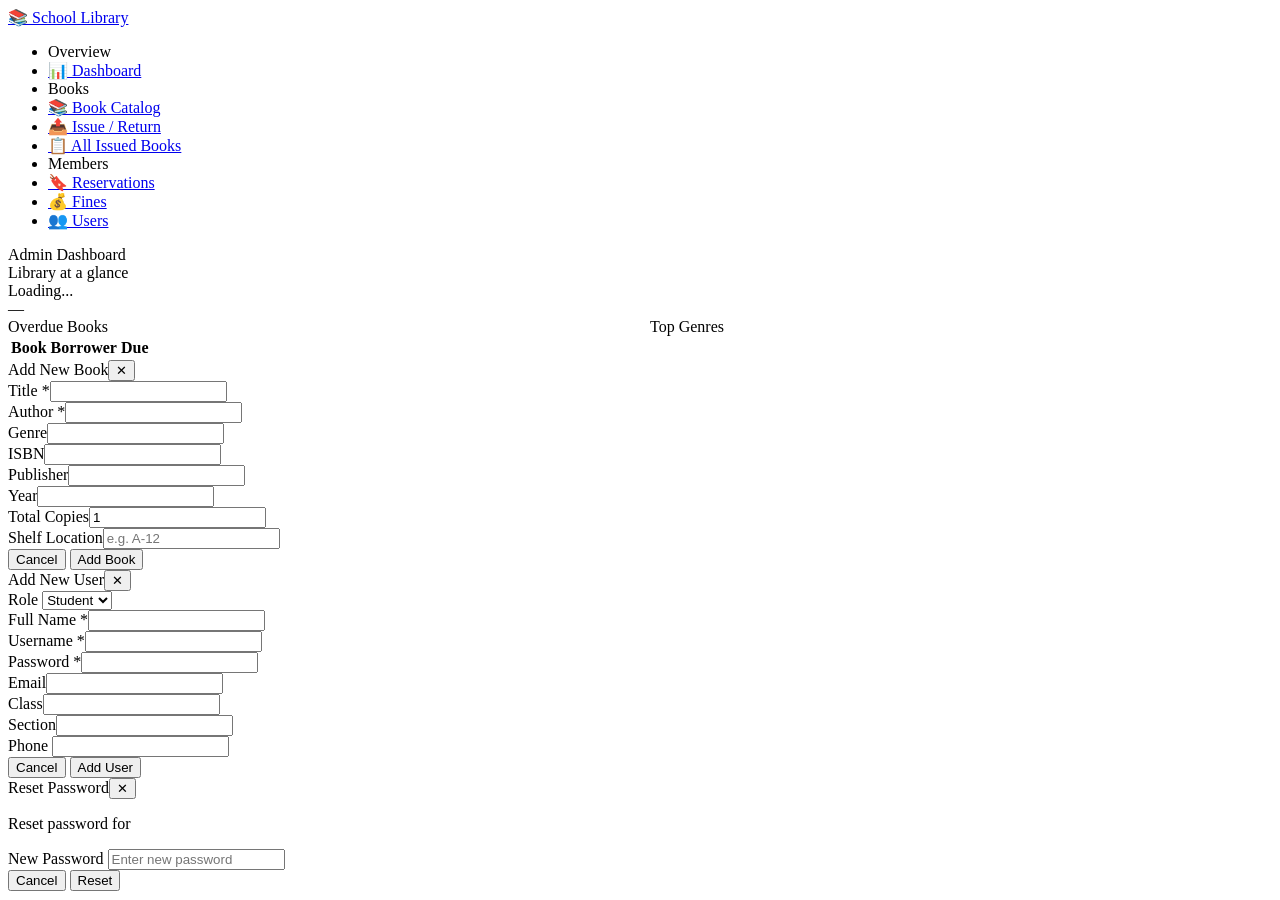
==== admin-panel.html @ 789720bc "Add files via upload" ====
<!DOCTYPE html>
<html lang="en">
<head>
<meta charset="UTF-8">
<meta name="viewport" content="width=device-width, initial-scale=1.0">
<title>Admin Panel — Library</title>
<link rel="stylesheet" href="css/style.css">
<style>
  .overdue-row td { color: var(--clr-danger) !important; }
</style>
</head>
<body>

<nav class="navbar">
  <a class="navbar-brand" href="index.html"><span class="brand-icon">📚</span> School Library</a>
  <div class="navbar-actions" id="nav-user"></div>
</nav>

<div class="layout">
  <aside class="sidebar">
    <ul class="sidebar-menu">
      <li><span class="sidebar-section">Overview</span></li>
      <li><a href="#" class="active" onclick="showSection('dashboard')"><span class="icon">📊</span> Dashboard</a></li>
      <li><span class="sidebar-section">Books</span></li>
      <li><a href="#" onclick="showSection('books')"><span class="icon">📚</span> Book Catalog</a></li>
      <li><a href="#" onclick="showSection('issue')"><span class="icon">📤</span> Issue / Return</a></li>
      <li><a href="#" onclick="showSection('issued-list')"><span class="icon">📋</span> All Issued Books</a></li>
      <li><span class="sidebar-section">Members</span></li>
      <li><a href="#" onclick="showSection('reservations')"><span class="icon">🔖</span> Reservations</a></li>
      <li><a href="#" onclick="showSection('fines')"><span class="icon">💰</span> Fines</a></li>
      <li><a href="#" onclick="showSection('users')"><span class="icon">👥</span> Users</a></li>
    </ul>
  </aside>

  <main class="main-content">

    <!-- Dashboard -->
    <section id="sec-dashboard">
      <div class="page-header">
        <div><div class="page-title">Admin Dashboard</div><div class="page-subtitle">Library at a glance</div></div>
      </div>
      <div class="stats-grid" id="admin-stats">
        <div class="stat-card"><div class="stat-label">Loading...</div><div class="stat-value">—</div></div>
      </div>
      <div style="display:grid;grid-template-columns:1fr 1fr;gap:20px">
        <div class="card">
          <div class="card-header"><span class="card-title">Overdue Books</span></div>
          <div class="card-body">
            <div class="table-wrapper"><table>
              <thead><tr><th>Book</th><th>Borrower</th><th>Due</th></tr></thead>
              <tbody id="overdue-body"></tbody>
            </table></div>
          </div>
        </div>
        <div class="card">
          <div class="card-header"><span class="card-title">Top Genres</span></div>
          <div class="card-body" id="genres-body"></div>
        </div>
      </div>
    </section>

    <!-- Books -->
    <section id="sec-books" style="display:none">
      <div class="page-header">
        <div><div class="page-title">Book Catalog</div><div class="page-subtitle">Manage library collection</div></div>
        <button class="btn btn-primary" onclick="openModal('add-book-modal')">+ Add Book</button>
      </div>
      <div class="card">
        <div class="card-header">
          <div class="search-bar">
            <div class="search-input-wrap">
              <span class="icon">🔍</span>
              <input type="text" class="form-control search-input" id="books-search" placeholder="Search title, author, genre, ISBN…">
            </div>
            <button class="btn btn-outline" onclick="loadBooks()">Search</button>
          </div>
        </div>
        <div class="card-body">
          <div class="table-wrapper"><table>
            <thead><tr><th>Title</th><th>Author</th><th>Genre</th><th>ISBN</th><th>Copies</th><th>Location</th><th>Actions</th></tr></thead>
            <tbody id="books-body"></tbody>
          </table></div>
        </div>
      </div>
    </section>

    <!-- Issue / Return -->
    <section id="sec-issue" style="display:none">
      <div class="page-header">
        <div><div class="page-title">Issue / Return Books</div><div class="page-subtitle">Check out and check in books</div></div>
      </div>
      <div style="display:grid;grid-template-columns:1fr 1fr;gap:20px">
        <div class="card">
          <div class="card-header"><span class="card-title">Issue a Book</span></div>
          <div class="card-body">
            <div class="form-group">
              <label class="form-label">Book ID</label>
              <input type="text" class="form-control" id="issue-book-id" placeholder="e.g. BK1234567890">
              <div class="form-hint">Find the Book ID in the Book Catalog tab</div>
            </div>
            <div class="form-group">
              <label class="form-label">Member ID</label>
              <input type="text" class="form-control" id="issue-user-id" placeholder="Student or Teacher ID">
            </div>
            <div class="form-group">
              <label class="form-label">Member Role</label>
              <select class="form-control" id="issue-user-role">
                <option value="student">Student</option>
                <option value="teacher">Teacher</option>
              </select>
            </div>
            <button class="btn btn-primary" id="issue-btn" onclick="doIssue()">Issue Book</button>
          </div>
        </div>
        <div class="card">
          <div class="card-header"><span class="card-title">Return a Book</span></div>
          <div class="card-body">
            <div class="form-group">
              <label class="form-label">Issue ID</label>
              <input type="text" class="form-control" id="return-issue-id" placeholder="e.g. IS1234567890">
              <div class="form-hint">Find the Issue ID in the Issued Books tab</div>
            </div>
            <button class="btn btn-accent" id="return-btn" onclick="doReturn()">Process Return</button>
            <div id="return-result" style="margin-top:16px"></div>
          </div>
        </div>
      </div>
    </section>

    <!-- Issued List -->
    <section id="sec-issued-list" style="display:none">
      <div class="page-header">
        <div><div class="page-title">All Issued Books</div></div>
        <select class="form-control" style="width:auto" id="issued-filter" onchange="loadIssuedList()">
          <option value="">All</option>
          <option value="Issued">Active</option>
          <option value="Returned">Returned</option>
        </select>
      </div>
      <div class="card">
        <div class="card-body">
          <div class="table-wrapper"><table>
            <thead><tr><th>Issue ID</th><th>Book</th><th>Member ID</th><th>Role</th><th>Issued</th><th>Due</th><th>Status</th></tr></thead>
            <tbody id="issued-list-body"></tbody>
          </table></div>
        </div>
      </div>
    </section>

    <!-- Reservations -->
    <section id="sec-reservations" style="display:none">
      <div class="page-header"><div><div class="page-title">Reservations</div></div></div>
      <div class="card">
        <div class="card-body">
          <div class="table-wrapper"><table>
            <thead><tr><th>Book</th><th>Member ID</th><th>Role</th><th>Reserved</th><th>Status</th><th>Action</th></tr></thead>
            <tbody id="admin-res-body"></tbody>
          </table></div>
        </div>
      </div>
    </section>

    <!-- Fines -->
    <section id="sec-fines" style="display:none">
      <div class="page-header"><div><div class="page-title">Fines Management</div></div></div>
      <div class="card">
        <div class="card-body">
          <div class="table-wrapper"><table>
            <thead><tr><th>Fine ID</th><th>Member ID</th><th>Role</th><th>Book ID</th><th>Days Late</th><th>Amount</th><th>Status</th><th>Action</th></tr></thead>
            <tbody id="admin-fines-body"></tbody>
          </table></div>
        </div>
      </div>
    </section>

    <!-- Users -->
    <section id="sec-users" style="display:none">
      <div class="page-header">
        <div><div class="page-title">User Management</div></div>
        <button class="btn btn-primary" onclick="openModal('add-user-modal')">+ Add User</button>
      </div>
      <div class="card" data-tabs>
        <div class="card-header">
          <div class="tabs">
            <button class="tab-btn active" data-tab="tab-students" onclick="switchUserTab('student')">Students</button>
            <button class="tab-btn" data-tab="tab-teachers" onclick="switchUserTab('teacher')">Teachers</button>
            <button class="tab-btn" data-tab="tab-admins" onclick="switchUserTab('admin')">Admins</button>
          </div>
        </div>
        <div class="card-body">
          <div id="tab-students" class="tab-panel active">
            <div class="table-wrapper"><table>
              <thead><tr><th>ID</th><th>Name</th><th>Class</th><th>Username</th><th>Email</th><th>Actions</th></tr></thead>
              <tbody id="students-body"></tbody>
            </table></div>
          </div>
          <div id="tab-teachers" class="tab-panel">
            <div class="table-wrapper"><table>
              <thead><tr><th>ID</th><th>Name</th><th>Dept</th><th>Username</th><th>Email</th><th>Actions</th></tr></thead>
              <tbody id="teachers-body"></tbody>
            </table></div>
          </div>
          <div id="tab-admins" class="tab-panel">
            <div class="table-wrapper"><table>
              <thead><tr><th>ID</th><th>Name</th><th>Username</th><th>Email</th><th>Actions</th></tr></thead>
              <tbody id="admins-body"></tbody>
            </table></div>
          </div>
        </div>
      </div>
    </section>

  </main>
</div>

<!-- Add Book Modal -->
<div class="modal-overlay" id="add-book-modal">
  <div class="modal">
    <div class="modal-header"><span class="modal-title">Add New Book</span><button class="modal-close">✕</button></div>
    <div class="modal-body">
      <div class="form-row">
        <div class="form-group"><label class="form-label">Title *</label><input type="text" class="form-control" id="b-title"></div>
        <div class="form-group"><label class="form-label">Author *</label><input type="text" class="form-control" id="b-author"></div>
      </div>
      <div class="form-row">
        <div class="form-group"><label class="form-label">Genre</label><input type="text" class="form-control" id="b-genre"></div>
        <div class="form-group"><label class="form-label">ISBN</label><input type="text" class="form-control" id="b-isbn"></div>
      </div>
      <div class="form-row">
        <div class="form-group"><label class="form-label">Publisher</label><input type="text" class="form-control" id="b-publisher"></div>
        <div class="form-group"><label class="form-label">Year</label><input type="text" class="form-control" id="b-year"></div>
      </div>
      <div class="form-row">
        <div class="form-group"><label class="form-label">Total Copies</label><input type="number" class="form-control" id="b-copies" value="1" min="1"></div>
        <div class="form-group"><label class="form-label">Shelf Location</label><input type="text" class="form-control" id="b-shelf" placeholder="e.g. A-12"></div>
      </div>
    </div>
    <div class="modal-footer">
      <button class="btn btn-outline" onclick="closeModal('add-book-modal')">Cancel</button>
      <button class="btn btn-primary" id="add-book-btn" onclick="addBook()">Add Book</button>
    </div>
  </div>
</div>

<!-- Add User Modal -->
<div class="modal-overlay" id="add-user-modal">
  <div class="modal">
    <div class="modal-header"><span class="modal-title">Add New User</span><button class="modal-close">✕</button></div>
    <div class="modal-body">
      <div class="form-group">
        <label class="form-label">Role</label>
        <select class="form-control" id="u-role" onchange="toggleUserFields()">
          <option value="student">Student</option>
          <option value="teacher">Teacher</option>
          <option value="admin">Admin</option>
        </select>
      </div>
      <div class="form-row">
        <div class="form-group"><label class="form-label">Full Name *</label><input type="text" class="form-control" id="u-name"></div>
        <div class="form-group"><label class="form-label">Username *</label><input type="text" class="form-control" id="u-username"></div>
      </div>
      <div class="form-row">
        <div class="form-group"><label class="form-label">Password *</label><input type="password" class="form-control" id="u-password"></div>
        <div class="form-group"><label class="form-label">Email</label><input type="email" class="form-control" id="u-email"></div>
      </div>
      <div id="student-fields">
        <div class="form-row">
          <div class="form-group"><label class="form-label">Class</label><input type="text" class="form-control" id="u-class"></div>
          <div class="form-group"><label class="form-label">Section</label><input type="text" class="form-control" id="u-section"></div>
        </div>
      </div>
      <div id="teacher-fields" style="display:none">
        <div class="form-group"><label class="form-label">Department</label><input type="text" class="form-control" id="u-dept"></div>
      </div>
      <div class="form-group">
        <label class="form-label">Phone</label>
        <input type="text" class="form-control" id="u-phone">
      </div>
    </div>
    <div class="modal-footer">
      <button class="btn btn-outline" onclick="closeModal('add-user-modal')">Cancel</button>
      <button class="btn btn-primary" id="add-user-btn" onclick="addUser()">Add User</button>
    </div>
  </div>
</div>

<!-- Reset Password Modal -->
<div class="modal-overlay" id="reset-pwd-modal">
  <div class="modal">
    <div class="modal-header"><span class="modal-title">Reset Password</span><button class="modal-close">✕</button></div>
    <div class="modal-body">
      <p>Reset password for <strong id="reset-user-name"></strong></p>
      <div class="form-group" style="margin-top:16px">
        <label class="form-label">New Password</label>
        <input type="password" class="form-control" id="new-password" placeholder="Enter new password">
      </div>
    </div>
    <div class="modal-footer">
      <button class="btn btn-outline" onclick="closeModal('reset-pwd-modal')">Cancel</button>
      <button class="btn btn-primary" id="reset-btn" onclick="doResetPassword()">Reset</button>
    </div>
  </div>
</div>

<script src="js/app.js"></script>
<script>
  const user = auth.require('admin');
  renderNavUser(user);

  let currentUserTab = 'student';
  let resetUserId = null, resetUserRole = null;

  function showSection(name) {
    document.querySelectorAll('main section').forEach(s => s.style.display = 'none');
    document.getElementById('sec-' + name).style.display = 'block';
    document.querySelectorAll('.sidebar-menu a').forEach(a => a.classList.remove('active'));
    event?.target?.closest('a')?.classList.add('active');
    const loaders = {
      dashboard: loadDashboard,
      books: loadBooks,
      issue: ()=>{},
      'issued-list': loadIssuedList,
      reservations: loadAdminReservations,
      fines: loadAdminFines,
      users: () => loadUsers('student')
    };
    loaders[name]?.();
  }

  // ── Dashboard ─────────────────────────────────────────────

  async function loadDashboard() {
    const res = await api.getReports({});
    const s = res.stats;
    document.getElementById('admin-stats').innerHTML = `
      <div class="stat-card blue"><div class="stat-label">Total Books</div><div class="stat-value">${s.totalBooks}</div><div class="stat-sub">${s.totalCopies} total copies</div></div>
      <div class="stat-card green"><div class="stat-label">Available</div><div class="stat-value">${s.availableCopies}</div></div>
      <div class="stat-card"><div class="stat-label">Currently Issued</div><div class="stat-value">${s.totalIssued}</div></div>
      <div class="stat-card red"><div class="stat-label">Overdue</div><div class="stat-value">${s.overdueCount}</div></div>
      <div class="stat-card"><div class="stat-label">Reservations</div><div class="stat-value">${s.activeReservations}</div></div>
      <div class="stat-card red"><div class="stat-label">Unpaid Fines</div><div class="stat-value">₹${s.unpaidFines}</div></div>
    `;
    const obody = document.getElementById('overdue-body');
    if (!res.overdue?.length) { obody.innerHTML = `<tr><td colspan="3"><div class="empty-state"><p>No overdue books 🎉</p></div></td></tr>`; }
    else obody.innerHTML = res.overdue.map(r => `<tr class="overdue-row"><td>${escHtml(r.BookTitle)}</td><td><small>${r.UserID}</small></td><td>${formatDate(r.DueDate)}</td></tr>`).join('');

    const gbody = document.getElementById('genres-body');
    if (res.topGenres?.length) {
      gbody.innerHTML = res.topGenres.map(g => `
        <div style="display:flex;align-items:center;gap:10px;margin-bottom:10px">
          <div style="flex:1">
            <div style="font-size:0.85rem;font-weight:500;margin-bottom:3px">${escHtml(g.name)}</div>
            <div style="height:6px;background:var(--clr-border);border-radius:3px">
              <div style="height:100%;width:${Math.round(g.count/res.topGenres[0].count*100)}%;background:var(--clr-primary);border-radius:3px"></div>
            </div>
          </div>
          <span style="font-size:0.85rem;color:var(--clr-muted);min-width:20px">${g.count}</span>
        </div>`).join('');
    }
  }

  // ── Books ─────────────────────────────────────────────────

  async function loadBooks() {
    const q = document.getElementById('books-search')?.value || '';
    const tbody = document.getElementById('books-body');
    tbody.innerHTML = `<tr><td colspan="7" style="text-align:center;padding:20px">Loading...</td></tr>`;
    const res = await api.getBooks({ search: q });
    const books = res.books || [];
    if (!books.length) { tbody.innerHTML = `<tr><td colspan="7"><div class="empty-state"><div class="empty-icon">📚</div><p>No books found</p></div></td></tr>`; return; }
    tbody.innerHTML = books.map(b => `
      <tr>
        <td><strong>${escHtml(b.Title)}</strong><br><small style="color:var(--clr-muted)">${b.BookID}</small></td>
        <td>${escHtml(b.Author)}</td>
        <td>${escHtml(b.Genre)}</td>
        <td>${escHtml(b.ISBN)}</td>
        <td>${availabilityBadge(b.AvailableCopies)} <small>/ ${b.TotalCopies}</small></td>
        <td><small>${escHtml(b.ShelfLocation)}</small></td>
        <td>
          <button class="btn btn-sm btn-danger" onclick="deleteBook('${b.BookID}')">Delete</button>
        </td>
      </tr>`).join('');
  }

  document.addEventListener('DOMContentLoaded', () => {
    document.getElementById('books-search')?.addEventListener('keydown', e => { if(e.key==='Enter') loadBooks(); });
  });

  async function addBook() {
    const btn = document.getElementById('add-book-btn');
    const d = {
      title: document.getElementById('b-title').value.trim(),
      author: document.getElementById('b-author').value.trim(),
      genre: document.getElementById('b-genre').value.trim(),
      isbn: document.getElementById('b-isbn').value.trim(),
      publisher: document.getElementById('b-publisher').value.trim(),
      year: document.getElementById('b-year').value.trim(),
      totalCopies: document.getElementById('b-copies').value,
      shelfLocation: document.getElementById('b-shelf').value.trim(),
      adminId: user.AdminID
    };
    if (!d.title || !d.author) { showToast('Title and Author are required', 'error'); return; }
    setLoading(btn, true);
    try {
      await api.addBook(d);
      showToast('Book added!', 'success');
      closeModal('add-book-modal');
      loadBooks();
    } finally { setLoading(btn, false); }
  }

  async function deleteBook(id) {
    if (!confirm('Delete this book?')) return;
    await api.deleteBook({ bookId: id });
    showToast('Book deleted', 'info');
    loadBooks();
  }

  // ── Issue / Return ─────────────────────────────────────────

  async function doIssue() {
    const btn = document.getElementById('issue-btn');
    const bookId   = document.getElementById('issue-book-id').value.trim();
    const userId   = document.getElementById('issue-user-id').value.trim();
    const userRole = document.getElementById('issue-user-role').value;
    if (!bookId || !userId) { showToast('Fill in all fields', 'error'); return; }
    setLoading(btn, true);
    try {
      const res = await api.issueBook({ bookId, userId, userRole });
      showToast(`Book issued! Due: ${formatDate(res.issue.DueDate)}`, 'success');
      document.getElementById('issue-book-id').value = '';
      document.getElementById('issue-user-id').value = '';
    } finally { setLoading(btn, false); }
  }

  async function doReturn() {
    const btn    = document.getElementById('return-btn');
    const issueId = document.getElementById('return-issue-id').value.trim();
    if (!issueId) { showToast('Enter Issue ID', 'error'); return; }
    setLoading(btn, true);
    try {
      const res = await api.returnBook({ issueId });
      const resultEl = document.getElementById('return-result');
      if (res.fine > 0) {
        resultEl.innerHTML = `<div class="alert alert-warning">Book returned. Fine: <strong>₹${res.fine}</strong> for ${res.daysLate} days overdue. Collect payment.</div>`;
      } else {
        resultEl.innerHTML = `<div class="alert alert-success">Book returned successfully. No fine.</div>`;
      }
      showToast('Return processed!', 'success');
      document.getElementById('return-issue-id').value = '';
    } finally { setLoading(btn, false); }
  }

  // ── Issued List ───────────────────────────────────────────

  async function loadIssuedList() {
    const status = document.getElementById('issued-filter').value;
    const res = await api.getIssuedBooks(status ? { status } : {});
    const tbody = document.getElementById('issued-list-body');
    const recs = res.records || [];
    if (!recs.length) { tbody.innerHTML = `<tr><td colspan="7"><div class="empty-state"><div class="empty-icon">📋</div><p>No records</p></div></td></tr>`; return; }
    tbody.innerHTML = recs.map(r => {
      const overdue = isOverdue(r.DueDate) && r.Status === 'Issued';
      return `<tr class="${overdue?'overdue-row':''}">
        <td><small>${r.IssueID}</small></td>
        <td>${escHtml(r.BookTitle)}</td>
        <td><small>${r.UserID}</small></td>
        <td>${r.UserRole}</td>
        <td>${formatDate(r.IssuedDate)}</td>
        <td>${formatDate(r.DueDate)}</td>
        <td>${statusBadge(overdue?'Overdue':r.Status)}</td>
      </tr>`;
    }).join('');
  }

  // ── Reservations ──────────────────────────────────────────

  async function loadAdminReservations() {
    const res = await api.getReservations({});
    const tbody = document.getElementById('admin-res-body');
    const recs = res.records || [];
    if (!recs.length) { tbody.innerHTML = `<tr><td colspan="6"><div class="empty-state"><div class="empty-icon">🔖</div><p>No reservations</p></div></td></tr>`; return; }
    tbody.innerHTML = recs.map(r => `
      <tr>
        <td><strong>${escHtml(r.BookTitle)}</strong><br><small>${r.BookID}</small></td>
        <td><small>${r.UserID}</small></td>
        <td>${r.UserRole}</td>
        <td>${formatDate(r.ReservedDate)}</td>
        <td>${statusBadge(r.Status)}</td>
        <td>${r.Status==='Waiting'?`<button class="btn btn-sm btn-danger" onclick="cancelRes('${r.ReservationID}')">Cancel</button>`:'—'}</td>
      </tr>`).join('');
  }

  async function cancelRes(id) {
    if(!confirm('Cancel this reservation?')) return;
    await api.cancelReservation({ reservationId: id });
    showToast('Cancelled','info');
    loadAdminReservations();
  }

  // ── Fines ─────────────────────────────────────────────────

  async function loadAdminFines() {
    const res = await api.getFines({});
    const tbody = document.getElementById('admin-fines-body');
    const fines = res.fines || [];
    if (!fines.length) { tbody.innerHTML = `<tr><td colspan="8"><div class="empty-state"><div class="empty-icon">💰</div><p>No fines recorded</p></div></td></tr>`; return; }
    tbody.innerHTML = fines.map(f => `
      <tr>
        <td><small>${f.FineID}</small></td>
        <td><small>${f.UserID}</small></td>
        <td>${f.UserRole}</td>
        <td><small>${f.BookID}</small></td>
        <td>${f.DaysLate}</td>
        <td>₹${f.Amount}</td>
        <td>${statusBadge(f.Status)}</td>
        <td>${f.Status==='Unpaid'?`<button class="btn btn-sm btn-accent" onclick="markPaid('${f.FineID}')">Mark Paid</button>`:'—'}</td>
      </tr>`).join('');
  }

  async function markPaid(fineId) {
    await api.payFine({ fineId });
    showToast('Fine marked as paid', 'success');
    loadAdminFines();
  }

  // ── Users ─────────────────────────────────────────────────

  async function loadUsers(role) {
    currentUserTab = role;
    const res = await api.getUsers({ role });
    const users = res.users || [];
    if (role === 'student') {
      const tbody = document.getElementById('students-body');
      if (!users.length) { tbody.innerHTML = `<tr><td colspan="6"><div class="empty-state"><p>No students</p></div></td></tr>`; return; }
      tbody.innerHTML = users.map(u => `<tr>
        <td><small>${u.StudentID}</small></td>
        <td>${escHtml(u.Name)}</td>
        <td>${u.Class} ${u.Section}</td>
        <td>${u.Username}</td>
        <td><small>${u.Email}</small></td>
        <td>
          <button class="btn btn-sm btn-outline" onclick="openReset('${u.StudentID}','${escHtml(u.Name)}','student')">Reset Pwd</button>
          <button class="btn btn-sm btn-danger" onclick="delUser('${u.StudentID}','student')">Delete</button>
        </td>
      </tr>`).join('');
    } else if (role === 'teacher') {
      const tbody = document.getElementById('teachers-body');
      if (!users.length) { tbody.innerHTML = `<tr><td colspan="6"><div class="empty-state"><p>No teachers</p></div></td></tr>`; return; }
      tbody.innerHTML = users.map(u => `<tr>
        <td><small>${u.TeacherID}</small></td>
        <td>${escHtml(u.Name)}</td>
        <td>${u.Department}</td>
        <td>${u.Username}</td>
        <td><small>${u.Email}</small></td>
        <td>
          <button class="btn btn-sm btn-outline" onclick="openReset('${u.TeacherID}','${escHtml(u.Name)}','teacher')">Reset Pwd</button>
          <button class="btn btn-sm btn-danger" onclick="delUser('${u.TeacherID}','teacher')">Delete</button>
        </td>
      </tr>`).join('');
    } else {
      const tbody = document.getElementById('admins-body');
      if (!users.length) { tbody.innerHTML = `<tr><td colspan="5"><div class="empty-state"><p>No admins</p></div></td></tr>`; return; }
      tbody.innerHTML = users.map(u => `<tr>
        <td><small>${u.AdminID}</small></td>
        <td>${escHtml(u.Name)}</td>
        <td>${u.Username}</td>
        <td><small>${u.Email}</small></td>
        <td>
          <button class="btn btn-sm btn-outline" onclick="openReset('${u.AdminID}','${escHtml(u.Name)}','admin')">Reset Pwd</button>
        </td>
      </tr>`).join('');
    }
  }

  function switchUserTab(role) {
    document.querySelectorAll('.tab-btn').forEach(b => b.classList.remove('active'));
    event?.target?.classList.add('active');
    document.querySelectorAll('.tab-panel').forEach(p => p.classList.remove('active'));
    document.getElementById('tab-' + role + 's').classList.add('active');
    loadUsers(role);
  }

  function toggleUserFields() {
    const role = document.getElementById('u-role').value;
    document.getElementById('student-fields').style.display = role==='student'?'block':'none';
    document.getElementById('teacher-fields').style.display = role==='teacher'?'block':'none';
  }

  async function addUser() {
    const btn  = document.getElementById('add-user-btn');
    const role = document.getElementById('u-role').value;
    const d = {
      role, name: document.getElementById('u-name').value.trim(),
      username: document.getElementById('u-username').value.trim(),
      password: document.getElementById('u-password').value,
      email: document.getElementById('u-email').value.trim(),
      phone: document.getElementById('u-phone').value.trim(),
      class_: document.getElementById('u-class').value.trim(),
      section: document.getElementById('u-section').value.trim(),
      department: document.getElementById('u-dept').value.trim()
    };
    if (!d.name || !d.username || !d.password) { showToast('Name, username and password are required', 'error'); return; }
    setLoading(btn, true);
    try {
      await api.addUser(d);
      showToast('User added!', 'success');
      closeModal('add-user-modal');
      loadUsers(role);
    } finally { setLoading(btn, false); }
  }

  async function delUser(userId, role) {
    if (!confirm('Delete this user?')) return;
    await api.deleteUser({ userId, role });
    showToast('User deleted', 'info');
    loadUsers(role);
  }

  function openReset(userId, name, role) {
    resetUserId   = userId;
    resetUserRole = role;
    document.getElementById('reset-user-name').textContent = name;
    document.getElementById('new-password').value = '';
    openModal('reset-pwd-modal');
  }

  async function doResetPassword() {
    const btn = document.getElementById('reset-btn');
    const pwd = document.getElementById('new-password').value;
    if (!pwd) { showToast('Enter a new password', 'error'); return; }
    setLoading(btn, true);
    try {
      await api.resetPassword({ userId: resetUserId, role: resetUserRole, newPassword: pwd });
      showToast('Password reset!', 'success');
      closeModal('reset-pwd-modal');
    } finally { setLoading(btn, false); }
  }

  // Load dashboard on start
  loadDashboard();
</script>
</body>
</html>
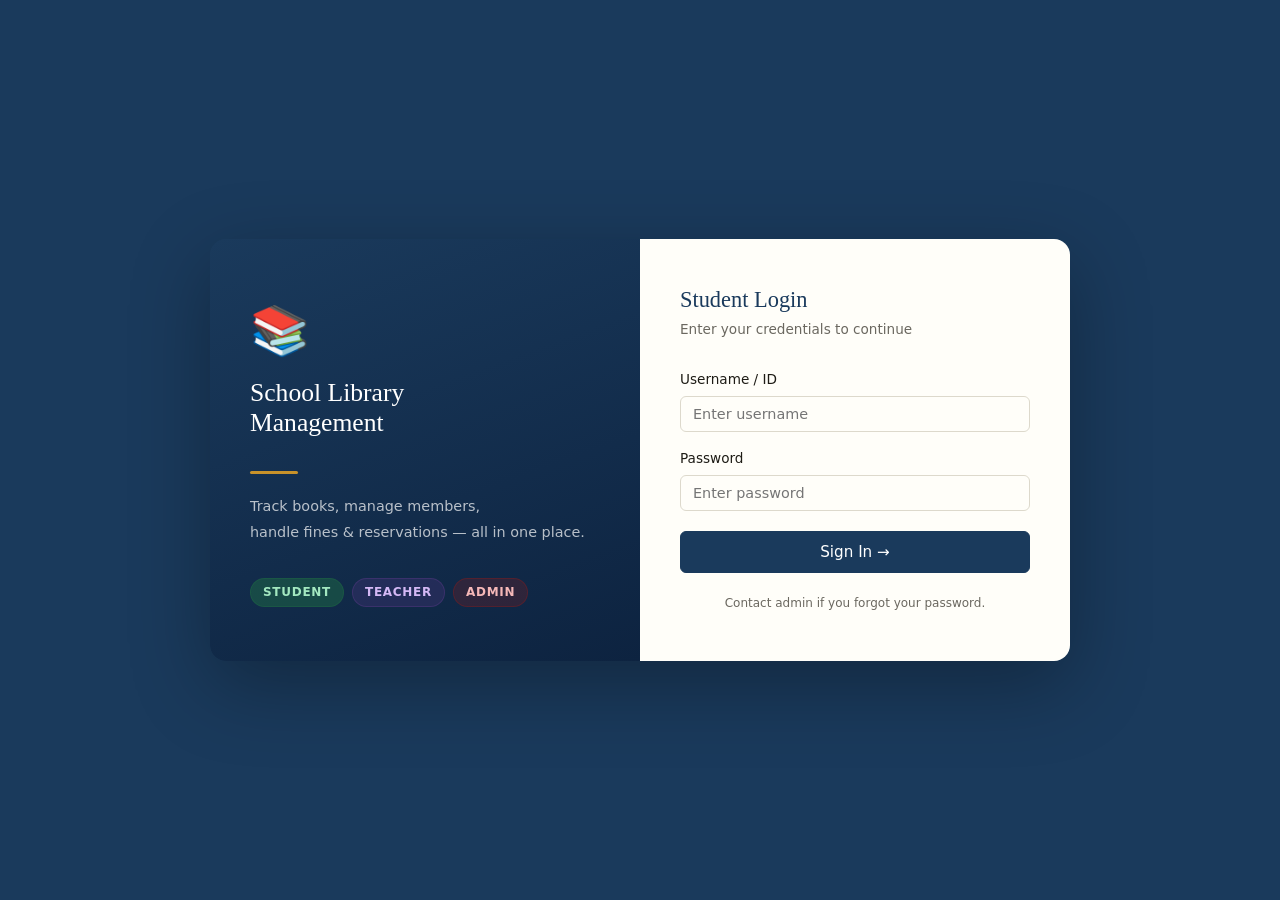
==== commit 3ce05ca2: "Add files via upload" ====
--- a/admin-panel.html
+++ b/admin-panel.html
@@ -377,7 +377,7 @@
         <td>${availabilityBadge(b.AvailableCopies)} <small>/ ${b.TotalCopies}</small></td>
         <td><small>${escHtml(b.ShelfLocation)}</small></td>
         <td>
-          <button class="btn btn-sm btn-danger" onclick="deleteBook('${b.BookID}')">Delete</button>
+          <button class="btn btn-sm btn-danger" data-id="${escHtml(String(b.BookID))}" onclick="deleteBook(this.dataset.id)">Delete</button>
         </td>
       </tr>`).join('');
   }
@@ -410,7 +410,7 @@
   }
 
   async function deleteBook(id) {
-    if (!confirm('Delete this book?')) return;
+    if (!window.confirm('Delete this book?')) return;
     await api.deleteBook({ bookId: id });
     showToast('Book deleted', 'info');
     loadBooks();
@@ -487,12 +487,12 @@
         <td>${r.UserRole}</td>
         <td>${formatDate(r.ReservedDate)}</td>
         <td>${statusBadge(r.Status)}</td>
-        <td>${r.Status==='Waiting'?`<button class="btn btn-sm btn-danger" onclick="cancelRes('${r.ReservationID}')">Cancel</button>`:'—'}</td>
+        <td>${r.Status==='Waiting'?`<button class="btn btn-sm btn-danger" data-id="${escHtml(String(r.ReservationID))}" onclick="cancelRes(this.dataset.id)">Cancel</button>`:'—'}</td>
       </tr>`).join('');
   }
 
   async function cancelRes(id) {
-    if(!confirm('Cancel this reservation?')) return;
+    if(!window.confirm('Cancel this reservation?')) return;
     await api.cancelReservation({ reservationId: id });
     showToast('Cancelled','info');
     loadAdminReservations();
@@ -514,11 +514,12 @@
         <td>${f.DaysLate}</td>
         <td>₹${f.Amount}</td>
         <td>${statusBadge(f.Status)}</td>
-        <td>${f.Status==='Unpaid'?`<button class="btn btn-sm btn-accent" onclick="markPaid('${f.FineID}')">Mark Paid</button>`:'—'}</td>
+        <td>${f.Status==='Unpaid'?`<button class="btn btn-sm btn-accent" data-id="${escHtml(String(f.FineID))}" onclick="markPaid(this.dataset.id)">Mark Paid</button>`:'—'}</td>
       </tr>`).join('');
   }
 
   async function markPaid(fineId) {
+    if (!window.confirm('Mark this fine as paid?')) return;
     await api.payFine({ fineId });
     showToast('Fine marked as paid', 'success');
     loadAdminFines();
@@ -540,8 +541,8 @@
         <td>${u.Username}</td>
         <td><small>${u.Email}</small></td>
         <td>
-          <button class="btn btn-sm btn-outline" onclick="openReset('${u.StudentID}','${escHtml(u.Name)}','student')">Reset Pwd</button>
-          <button class="btn btn-sm btn-danger" onclick="delUser('${u.StudentID}','student')">Delete</button>
+          <button class="btn btn-sm btn-outline" data-id="${escHtml(String(u.StudentID))}" data-name="${escHtml(u.Name)}" data-role="student" onclick="openReset(this.dataset.id,this.dataset.name,this.dataset.role)">Reset Pwd</button>
+          <button class="btn btn-sm btn-danger" data-id="${escHtml(String(u.StudentID))}" data-role="student" onclick="delUser(this.dataset.id,this.dataset.role)">Delete</button>
         </td>
       </tr>`).join('');
     } else if (role === 'teacher') {
@@ -554,8 +555,8 @@
         <td>${u.Username}</td>
         <td><small>${u.Email}</small></td>
         <td>
-          <button class="btn btn-sm btn-outline" onclick="openReset('${u.TeacherID}','${escHtml(u.Name)}','teacher')">Reset Pwd</button>
-          <button class="btn btn-sm btn-danger" onclick="delUser('${u.TeacherID}','teacher')">Delete</button>
+          <button class="btn btn-sm btn-outline" data-id="${escHtml(String(u.TeacherID))}" data-name="${escHtml(u.Name)}" data-role="teacher" onclick="openReset(this.dataset.id,this.dataset.name,this.dataset.role)">Reset Pwd</button>
+          <button class="btn btn-sm btn-danger" data-id="${escHtml(String(u.TeacherID))}" data-role="teacher" onclick="delUser(this.dataset.id,this.dataset.role)">Delete</button>
         </td>
       </tr>`).join('');
     } else {
@@ -567,7 +568,7 @@
         <td>${u.Username}</td>
         <td><small>${u.Email}</small></td>
         <td>
-          <button class="btn btn-sm btn-outline" onclick="openReset('${u.AdminID}','${escHtml(u.Name)}','admin')">Reset Pwd</button>
+          <button class="btn btn-sm btn-outline" data-id="${escHtml(String(u.AdminID))}" data-name="${escHtml(u.Name)}" data-role="admin" onclick="openReset(this.dataset.id,this.dataset.name,this.dataset.role)">Reset Pwd</button>
         </td>
       </tr>`).join('');
     }
@@ -611,7 +612,7 @@
   }
 
   async function delUser(userId, role) {
-    if (!confirm('Delete this user?')) return;
+    if (!window.confirm('Delete this user?')) return;
     await api.deleteUser({ userId, role });
     showToast('User deleted', 'info');
     loadUsers(role);
--- a/css/style.css
+++ b/css/style.css
@@ -0,0 +1,366 @@
+/* ── Google Fonts ── */
+@import url('https://fonts.googleapis.com/css2?family=Playfair+Display:wght@500;700&family=DM+Sans:wght@300;400;500;600&display=swap');
+
+/* ── Variables ── */
+:root {
+  --clr-primary:     #1a3a5c;
+  --clr-primary-lt:  #2a5298;
+  --clr-accent:      #c8922a;
+  --clr-accent-lt:   #f0b544;
+  --clr-student:     #1e6b45;
+  --clr-teacher:     #5c3a8a;
+  --clr-admin:       #8a1c1c;
+  --clr-bg:          #f4f1eb;
+  --clr-surface:     #fffef9;
+  --clr-border:      #ddd9cc;
+  --clr-text:        #1e1c16;
+  --clr-muted:       #6b6860;
+  --clr-danger:      #b91c1c;
+  --clr-success:     #166534;
+  --clr-warning:     #92400e;
+  --radius:          10px;
+  --shadow:          0 2px 12px rgba(0,0,0,0.08);
+  --shadow-lg:       0 8px 32px rgba(0,0,0,0.12);
+  --font-display:    'Playfair Display', Georgia, serif;
+  --font-body:       'DM Sans', system-ui, sans-serif;
+  --transition:      all 0.2s ease;
+}
+
+/* ── Reset ── */
+*, *::before, *::after { box-sizing: border-box; margin: 0; padding: 0; }
+html { font-size: 16px; }
+body {
+  font-family: var(--font-body);
+  background: var(--clr-bg);
+  color: var(--clr-text);
+  min-height: 100vh;
+  line-height: 1.6;
+}
+
+/* ── Typography ── */
+h1,h2,h3 { font-family: var(--font-display); font-weight: 500; line-height: 1.2; }
+h1 { font-size: 2.2rem; }
+h2 { font-size: 1.6rem; }
+h3 { font-size: 1.2rem; }
+p  { line-height: 1.7; }
+
+/* ── Layout ── */
+.container { max-width: 1200px; margin: 0 auto; padding: 0 24px; }
+
+/* ── Header / Navbar ── */
+.navbar {
+  background: var(--clr-primary);
+  color: #fff;
+  padding: 0 24px;
+  display: flex;
+  align-items: center;
+  justify-content: space-between;
+  height: 60px;
+  position: sticky;
+  top: 0;
+  z-index: 100;
+  box-shadow: var(--shadow);
+}
+.navbar-brand {
+  font-family: var(--font-display);
+  font-size: 1.3rem;
+  color: #fff;
+  text-decoration: none;
+  display: flex;
+  align-items: center;
+  gap: 10px;
+}
+.navbar-brand .brand-icon { font-size: 1.4rem; }
+.navbar-actions { display: flex; align-items: center; gap: 12px; }
+.navbar-user { font-size: 0.85rem; opacity: 0.85; }
+.badge-role {
+  font-size: 0.7rem;
+  padding: 2px 8px;
+  border-radius: 20px;
+  font-weight: 600;
+  letter-spacing: 0.05em;
+  text-transform: uppercase;
+}
+.badge-student { background: rgba(30,107,69,0.3); color: #a3e8c0; }
+.badge-teacher { background: rgba(92,58,138,0.3); color: #d4b8f5; }
+.badge-admin   { background: rgba(138,28,28,0.3); color: #f5b8b8; }
+
+/* ── Sidebar ── */
+.layout { display: flex; min-height: calc(100vh - 60px); }
+.sidebar {
+  width: 230px;
+  background: var(--clr-surface);
+  border-right: 1px solid var(--clr-border);
+  padding: 24px 0;
+  flex-shrink: 0;
+}
+.sidebar-menu { list-style: none; }
+.sidebar-menu li a {
+  display: flex;
+  align-items: center;
+  gap: 10px;
+  padding: 10px 20px;
+  color: var(--clr-muted);
+  text-decoration: none;
+  font-size: 0.9rem;
+  transition: var(--transition);
+  border-left: 3px solid transparent;
+}
+.sidebar-menu li a:hover,
+.sidebar-menu li a.active {
+  color: var(--clr-primary);
+  background: rgba(26,58,92,0.06);
+  border-left-color: var(--clr-primary);
+}
+.sidebar-menu li a .icon { width: 18px; text-align: center; }
+.sidebar-section {
+  font-size: 0.7rem;
+  text-transform: uppercase;
+  letter-spacing: 0.08em;
+  color: var(--clr-muted);
+  padding: 16px 20px 4px;
+  font-weight: 600;
+}
+
+/* ── Main Content ── */
+.main-content {
+  flex: 1;
+  padding: 28px 32px;
+  overflow-y: auto;
+}
+.page-header {
+  margin-bottom: 24px;
+  display: flex;
+  align-items: flex-start;
+  justify-content: space-between;
+  gap: 12px;
+  flex-wrap: wrap;
+}
+.page-title { font-size: 1.8rem; color: var(--clr-primary); }
+.page-subtitle { font-size: 0.9rem; color: var(--clr-muted); margin-top: 2px; }
+
+/* ── Stat Cards ── */
+.stats-grid { display: grid; grid-template-columns: repeat(auto-fit, minmax(170px, 1fr)); gap: 16px; margin-bottom: 28px; }
+.stat-card {
+  background: var(--clr-surface);
+  border: 1px solid var(--clr-border);
+  border-radius: var(--radius);
+  padding: 20px;
+  position: relative;
+  overflow: hidden;
+}
+.stat-card::before {
+  content: '';
+  position: absolute;
+  top: 0; left: 0; right: 0;
+  height: 3px;
+  background: var(--clr-accent);
+}
+.stat-card.blue::before  { background: var(--clr-primary); }
+.stat-card.green::before { background: var(--clr-student); }
+.stat-card.purple::before{ background: var(--clr-teacher); }
+.stat-card.red::before   { background: var(--clr-danger); }
+.stat-label { font-size: 0.78rem; color: var(--clr-muted); text-transform: uppercase; letter-spacing: 0.05em; margin-bottom: 6px; }
+.stat-value { font-size: 2rem; font-weight: 600; color: var(--clr-text); line-height: 1; }
+.stat-sub   { font-size: 0.78rem; color: var(--clr-muted); margin-top: 4px; }
+
+/* ── Cards ── */
+.card {
+  background: var(--clr-surface);
+  border: 1px solid var(--clr-border);
+  border-radius: var(--radius);
+  box-shadow: var(--shadow);
+  margin-bottom: 24px;
+}
+.card-header {
+  padding: 16px 20px;
+  border-bottom: 1px solid var(--clr-border);
+  display: flex;
+  align-items: center;
+  justify-content: space-between;
+  gap: 12px;
+  flex-wrap: wrap;
+}
+.card-title { font-size: 1rem; font-weight: 600; color: var(--clr-text); }
+.card-body  { padding: 20px; }
+
+/* ── Buttons ── */
+.btn {
+  display: inline-flex;
+  align-items: center;
+  gap: 6px;
+  padding: 8px 16px;
+  border-radius: 6px;
+  font-family: var(--font-body);
+  font-size: 0.88rem;
+  font-weight: 500;
+  cursor: pointer;
+  border: 1px solid transparent;
+  transition: var(--transition);
+  text-decoration: none;
+  white-space: nowrap;
+}
+.btn-primary   { background: var(--clr-primary);  color: #fff; border-color: var(--clr-primary); }
+.btn-primary:hover { background: var(--clr-primary-lt); }
+.btn-accent    { background: var(--clr-accent);   color: #fff; border-color: var(--clr-accent); }
+.btn-accent:hover  { background: var(--clr-accent-lt); color: var(--clr-text); }
+.btn-outline   { background: transparent; color: var(--clr-primary); border-color: var(--clr-primary); }
+.btn-outline:hover { background: var(--clr-primary); color: #fff; }
+.btn-danger    { background: var(--clr-danger);   color: #fff; border-color: var(--clr-danger); }
+.btn-sm        { padding: 4px 10px; font-size: 0.8rem; }
+.btn:disabled  { opacity: 0.5; cursor: not-allowed; }
+
+/* ── Forms ── */
+.form-group { margin-bottom: 16px; }
+.form-label { display: block; font-size: 0.85rem; font-weight: 500; margin-bottom: 5px; color: var(--clr-text); }
+.form-control {
+  width: 100%;
+  padding: 9px 12px;
+  border: 1px solid var(--clr-border);
+  border-radius: 6px;
+  font-family: var(--font-body);
+  font-size: 0.9rem;
+  background: var(--clr-surface);
+  color: var(--clr-text);
+  transition: var(--transition);
+}
+.form-control:focus { outline: none; border-color: var(--clr-primary); box-shadow: 0 0 0 3px rgba(26,58,92,0.1); }
+.form-row { display: grid; grid-template-columns: 1fr 1fr; gap: 16px; }
+.form-hint { font-size: 0.78rem; color: var(--clr-muted); margin-top: 4px; }
+
+/* ── Table ── */
+.table-wrapper { overflow-x: auto; }
+table { width: 100%; border-collapse: collapse; font-size: 0.88rem; }
+thead tr { background: #f0ece0; }
+th { padding: 10px 12px; text-align: left; font-weight: 600; color: var(--clr-muted); font-size: 0.78rem; text-transform: uppercase; letter-spacing: 0.04em; border-bottom: 2px solid var(--clr-border); }
+td { padding: 11px 12px; border-bottom: 1px solid var(--clr-border); vertical-align: middle; }
+tr:last-child td { border-bottom: none; }
+tbody tr:hover { background: rgba(26,58,92,0.03); }
+
+/* ── Badges ── */
+.badge {
+  display: inline-block;
+  padding: 2px 8px;
+  border-radius: 20px;
+  font-size: 0.72rem;
+  font-weight: 600;
+  text-transform: uppercase;
+  letter-spacing: 0.04em;
+}
+.badge-issued    { background: #dbeafe; color: #1e40af; }
+.badge-returned  { background: #dcfce7; color: #166534; }
+.badge-overdue   { background: #fee2e2; color: #991b1b; }
+.badge-waiting   { background: #fef3c7; color: #92400e; }
+.badge-fulfilled { background: #dcfce7; color: #166534; }
+.badge-cancelled { background: #f3f4f6; color: #6b7280; }
+.badge-unpaid    { background: #fee2e2; color: #991b1b; }
+.badge-paid      { background: #dcfce7; color: #166534; }
+.badge-available { background: #dcfce7; color: #166534; }
+.badge-unavailable { background: #fee2e2; color: #991b1b; }
+
+/* ── Search Bar ── */
+.search-bar {
+  display: flex;
+  gap: 8px;
+  align-items: center;
+  flex-wrap: wrap;
+}
+.search-input-wrap { position: relative; flex: 1; min-width: 200px; }
+.search-input-wrap .icon { position: absolute; left: 10px; top: 50%; transform: translateY(-50%); opacity: 0.4; pointer-events: none; }
+.search-input { padding-left: 32px !important; }
+
+/* ── Modal ── */
+.modal-overlay {
+  display: none;
+  position: fixed;
+  inset: 0;
+  background: rgba(0,0,0,0.45);
+  z-index: 1000;
+  align-items: center;
+  justify-content: center;
+}
+.modal-overlay.active { display: flex; }
+.modal {
+  background: var(--clr-surface);
+  border-radius: var(--radius);
+  box-shadow: var(--shadow-lg);
+  width: 100%;
+  max-width: 520px;
+  max-height: 90vh;
+  overflow-y: auto;
+}
+.modal-header {
+  padding: 16px 20px;
+  border-bottom: 1px solid var(--clr-border);
+  display: flex;
+  align-items: center;
+  justify-content: space-between;
+}
+.modal-title { font-size: 1.1rem; font-weight: 600; }
+.modal-close { background: none; border: none; font-size: 1.4rem; cursor: pointer; color: var(--clr-muted); line-height: 1; }
+.modal-body { padding: 20px; }
+.modal-footer { padding: 16px 20px; border-top: 1px solid var(--clr-border); display: flex; justify-content: flex-end; gap: 8px; }
+
+/* ── Tabs ── */
+.tabs { display: flex; gap: 0; border-bottom: 2px solid var(--clr-border); margin-bottom: 20px; }
+.tab-btn {
+  padding: 10px 18px;
+  background: none;
+  border: none;
+  border-bottom: 2px solid transparent;
+  cursor: pointer;
+  font-family: var(--font-body);
+  font-size: 0.88rem;
+  color: var(--clr-muted);
+  margin-bottom: -2px;
+  transition: var(--transition);
+}
+.tab-btn.active { color: var(--clr-primary); border-bottom-color: var(--clr-primary); font-weight: 600; }
+.tab-panel { display: none; }
+.tab-panel.active { display: block; }
+
+/* ── Toast ── */
+.toast-container { position: fixed; top: 72px; right: 20px; z-index: 2000; display: flex; flex-direction: column; gap: 8px; }
+.toast {
+  padding: 12px 18px;
+  border-radius: 8px;
+  font-size: 0.88rem;
+  font-weight: 500;
+  box-shadow: var(--shadow-lg);
+  animation: slideIn 0.25s ease;
+  max-width: 320px;
+}
+.toast-success { background: #166534; color: #fff; }
+.toast-error   { background: #991b1b; color: #fff; }
+.toast-info    { background: var(--clr-primary); color: #fff; }
+@keyframes slideIn { from { opacity:0; transform: translateX(20px); } to { opacity:1; transform: none; } }
+
+/* ── Empty State ── */
+.empty-state { text-align: center; padding: 48px 20px; color: var(--clr-muted); }
+.empty-state .empty-icon { font-size: 3rem; margin-bottom: 12px; opacity: 0.4; }
+.empty-state p { font-size: 0.9rem; }
+
+/* ── Alert ── */
+.alert { padding: 12px 16px; border-radius: 8px; font-size: 0.88rem; margin-bottom: 16px; }
+.alert-warning { background: #fef3c7; color: #92400e; border: 1px solid #fde68a; }
+.alert-danger  { background: #fee2e2; color: #991b1b; border: 1px solid #fca5a5; }
+.alert-success { background: #dcfce7; color: #166534; border: 1px solid #86efac; }
+.alert-info    { background: #dbeafe; color: #1e40af; border: 1px solid #93c5fd; }
+
+/* ── Responsive ── */
+@media (max-width: 768px) {
+  .sidebar { display: none; }
+  .main-content { padding: 16px; }
+  .form-row { grid-template-columns: 1fr; }
+  .stats-grid { grid-template-columns: repeat(2, 1fr); }
+  h1 { font-size: 1.6rem; }
+}
+
+/* ── Spinner ── */
+.spinner { display: inline-block; width: 16px; height: 16px; border: 2px solid rgba(255,255,255,0.3); border-top-color: #fff; border-radius: 50%; animation: spin 0.7s linear infinite; }
+@keyframes spin { to { transform: rotate(360deg); } }
+
+/* ── Scrollbar ── */
+::-webkit-scrollbar { width: 6px; height: 6px; }
+::-webkit-scrollbar-track { background: transparent; }
+::-webkit-scrollbar-thumb { background: var(--clr-border); border-radius: 3px; }
